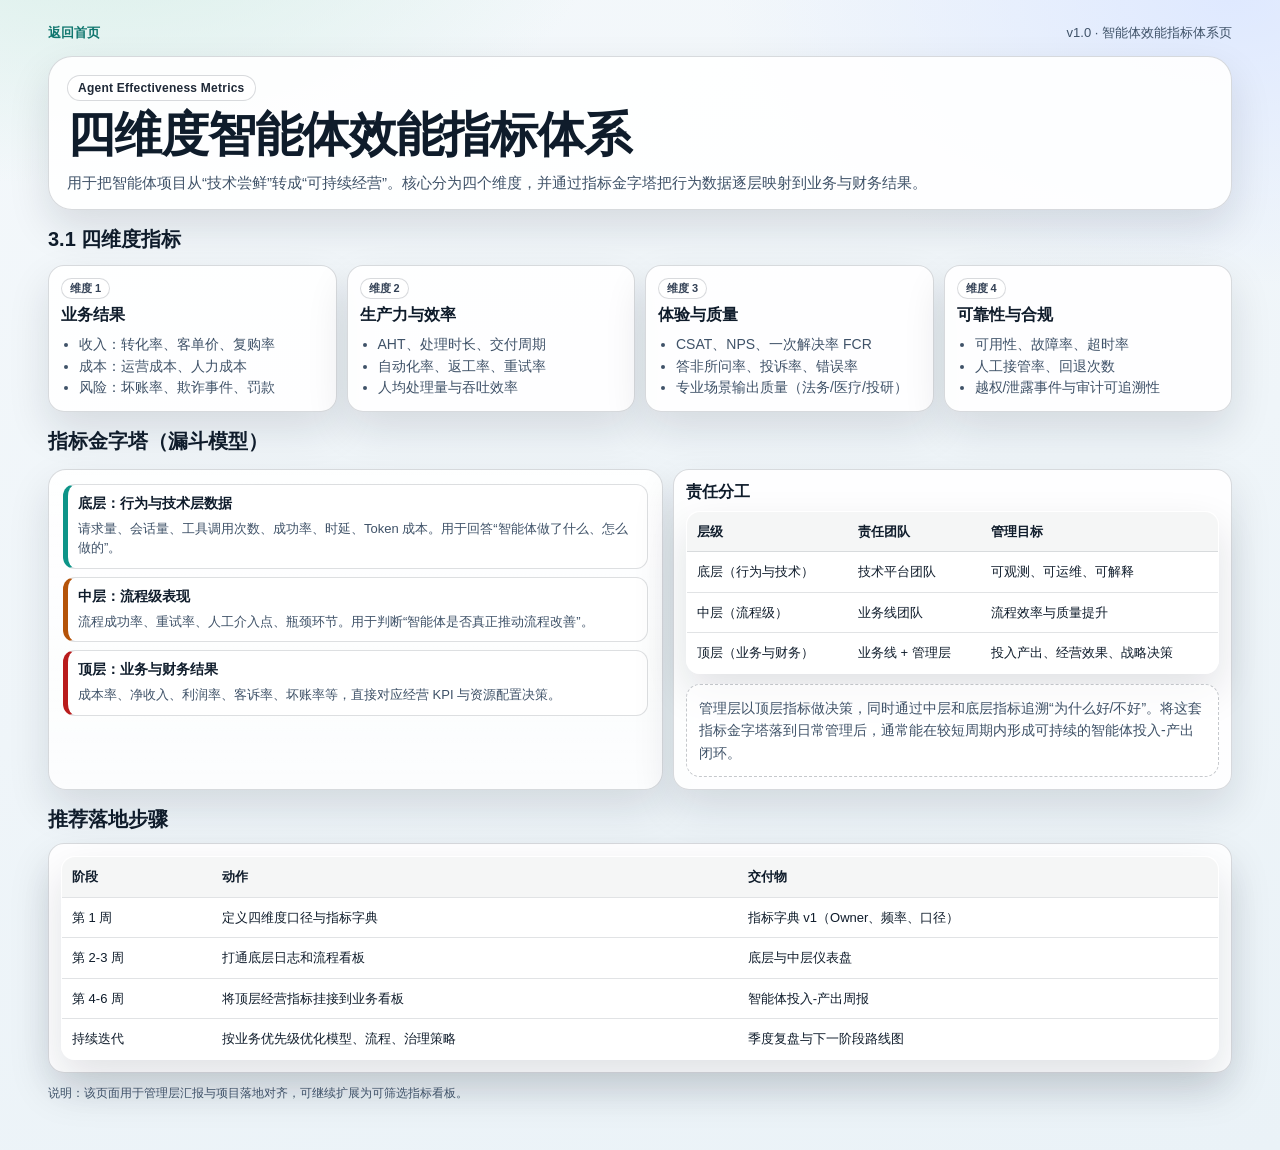
==== agent_effectiveness_metrics.html @ 01d8fbce "feat(metrics): add agent effectiveness framework web page" ====
<!doctype html>
<html lang="zh-CN">
<head>
  <meta charset="utf-8" />
  <meta name="viewport" content="width=device-width, initial-scale=1" />
  <title>智能体效能指标体系</title>
  <style>
    :root {
      --bg0: #f4f8fb;
      --bg1: #eaf2f7;
      --ink: #0f1c2b;
      --muted: #3f5268;
      --line: rgba(15, 28, 43, 0.16);
      --panel: rgba(255, 255, 255, 0.9);
      --brand-a: #0f766e;
      --brand-b: #1d4ed8;
      --ok: #0d9488;
      --warn: #b45309;
      --risk: #b91c1c;
      --shadow: 0 18px 42px rgba(15, 28, 43, 0.12);
    }

    * { box-sizing: border-box; }

    body {
      margin: 0;
      color: var(--ink);
      font-family: "Noto Sans SC", "PingFang SC", "Microsoft YaHei", sans-serif;
      background:
        radial-gradient(900px 500px at 8% -8%, #d8efe8 0%, rgba(216, 239, 232, 0) 56%),
        radial-gradient(920px 520px at 96% 0%, #dfe9ff 0%, rgba(223, 233, 255, 0) 55%),
        linear-gradient(165deg, var(--bg0), var(--bg1));
      min-height: 100vh;
    }

    .page {
      max-width: 1220px;
      margin: 0 auto;
      padding: 24px 18px 36px;
    }

    .topbar {
      display: flex;
      justify-content: space-between;
      align-items: center;
      gap: 10px;
      margin-bottom: 14px;
      color: var(--muted);
      font-size: 13px;
    }

    .back {
      text-decoration: none;
      color: #0f766e;
      font-weight: 700;
    }

    .hero {
      border: 1px solid var(--line);
      border-radius: 24px;
      background: var(--panel);
      box-shadow: var(--shadow);
      padding: 18px 18px 14px;
    }

    .tag {
      display: inline-flex;
      align-items: center;
      border-radius: 999px;
      border: 1px solid rgba(15, 28, 43, 0.16);
      background: #fff;
      color: #1f2937;
      font-size: 12px;
      font-weight: 700;
      letter-spacing: 0.02em;
      padding: 5px 10px;
      margin-bottom: 8px;
    }

    h1 {
      margin: 0;
      font-size: clamp(30px, 4.5vw, 48px);
      line-height: 1.08;
      letter-spacing: -0.02em;
      font-family: "Space Grotesk", "Noto Sans SC", sans-serif;
    }

    .subtitle {
      margin: 10px 0 0;
      color: var(--muted);
      line-height: 1.6;
      font-size: 15px;
      max-width: 960px;
    }

    .section-title {
      margin: 16px 0 10px;
      font-size: 20px;
      font-family: "Space Grotesk", "Noto Sans SC", sans-serif;
    }

    .grid-4 {
      display: grid;
      grid-template-columns: repeat(4, minmax(0, 1fr));
      gap: 10px;
      margin-top: 12px;
    }

    .card {
      border-radius: 16px;
      border: 1px solid var(--line);
      background: var(--panel);
      box-shadow: var(--shadow);
      padding: 12px;
    }

    .card h3 {
      margin: 0 0 8px;
      font-size: 16px;
      font-family: "Space Grotesk", "Noto Sans SC", sans-serif;
    }

    .pill {
      display: inline-block;
      border-radius: 999px;
      padding: 2px 8px;
      margin-bottom: 6px;
      font-size: 11px;
      font-weight: 700;
      border: 1px solid rgba(15, 28, 43, 0.16);
      background: #fff;
      color: #334155;
    }

    .card ul { margin: 0; padding-left: 18px; }
    .card li { color: var(--muted); line-height: 1.55; font-size: 14px; }

    .pyramid-wrap {
      margin-top: 14px;
      display: grid;
      grid-template-columns: 1.1fr 1fr;
      gap: 10px;
    }

    .pyramid {
      border-radius: 18px;
      border: 1px solid var(--line);
      background: linear-gradient(180deg, rgba(255,255,255,0.92), rgba(255,255,255,0.8));
      padding: 14px;
      box-shadow: var(--shadow);
    }

    .layer {
      border-radius: 12px;
      border: 1px solid rgba(15, 28, 43, 0.14);
      background: #fff;
      padding: 10px;
      margin-top: 8px;
    }

    .layer:first-child { margin-top: 0; }
    .layer h4 { margin: 0 0 6px; font-size: 14px; }
    .layer p { margin: 0; color: var(--muted); font-size: 13px; line-height: 1.5; }

    .l1 { border-left: 5px solid var(--ok); }
    .l2 { border-left: 5px solid var(--warn); }
    .l3 { border-left: 5px solid var(--risk); }

    table {
      width: 100%;
      border-collapse: collapse;
      border-radius: 14px;
      overflow: hidden;
      border: 1px solid var(--line);
      background: var(--panel);
      box-shadow: var(--shadow);
    }

    th, td {
      padding: 10px;
      border-bottom: 1px solid rgba(15, 28, 43, 0.12);
      text-align: left;
      vertical-align: top;
      font-size: 13px;
      line-height: 1.5;
    }

    th {
      font-family: "Space Grotesk", "Noto Sans SC", sans-serif;
      background: rgba(15, 28, 43, 0.04);
      font-size: 13px;
    }

    .loop {
      margin-top: 10px;
      border-radius: 14px;
      border: 1px dashed rgba(15, 28, 43, 0.24);
      background: rgba(255,255,255,0.72);
      padding: 12px;
      color: var(--muted);
      font-size: 14px;
      line-height: 1.6;
    }

    .footer {
      margin-top: 12px;
      color: var(--muted);
      font-size: 12px;
    }

    @media (max-width: 980px) {
      .grid-4 { grid-template-columns: 1fr 1fr; }
      .pyramid-wrap { grid-template-columns: 1fr; }
    }

    @media (max-width: 640px) {
      .grid-4 { grid-template-columns: 1fr; }
    }
  </style>
</head>
<body>
  <main class="page">
    <div class="topbar">
      <a class="back" href="index.html">返回首页</a>
      <div>v1.0 · 智能体效能指标体系页</div>
    </div>

    <section class="hero">
      <div class="tag">Agent Effectiveness Metrics</div>
      <h1>四维度智能体效能指标体系</h1>
      <p class="subtitle">用于把智能体项目从“技术尝鲜”转成“可持续经营”。核心分为四个维度，并通过指标金字塔把行为数据逐层映射到业务与财务结果。</p>
    </section>

    <h2 class="section-title">3.1 四维度指标</h2>
    <section class="grid-4" aria-label="四维度指标卡片">
      <article class="card">
        <span class="pill">维度 1</span>
        <h3>业务结果</h3>
        <ul>
          <li>收入：转化率、客单价、复购率</li>
          <li>成本：运营成本、人力成本</li>
          <li>风险：坏账率、欺诈事件、罚款</li>
        </ul>
      </article>
      <article class="card">
        <span class="pill">维度 2</span>
        <h3>生产力与效率</h3>
        <ul>
          <li>AHT、处理时长、交付周期</li>
          <li>自动化率、返工率、重试率</li>
          <li>人均处理量与吞吐效率</li>
        </ul>
      </article>
      <article class="card">
        <span class="pill">维度 3</span>
        <h3>体验与质量</h3>
        <ul>
          <li>CSAT、NPS、一次解决率 FCR</li>
          <li>答非所问率、投诉率、错误率</li>
          <li>专业场景输出质量（法务/医疗/投研）</li>
        </ul>
      </article>
      <article class="card">
        <span class="pill">维度 4</span>
        <h3>可靠性与合规</h3>
        <ul>
          <li>可用性、故障率、超时率</li>
          <li>人工接管率、回退次数</li>
          <li>越权/泄露事件与审计可追溯性</li>
        </ul>
      </article>
    </section>

    <h2 class="section-title">指标金字塔（漏斗模型）</h2>
    <section class="pyramid-wrap">
      <article class="pyramid">
        <div class="layer l1">
          <h4>底层：行为与技术层数据</h4>
          <p>请求量、会话量、工具调用次数、成功率、时延、Token 成本。用于回答“智能体做了什么、怎么做的”。</p>
        </div>
        <div class="layer l2">
          <h4>中层：流程级表现</h4>
          <p>流程成功率、重试率、人工介入点、瓶颈环节。用于判断“智能体是否真正推动流程改善”。</p>
        </div>
        <div class="layer l3">
          <h4>顶层：业务与财务结果</h4>
          <p>成本率、净收入、利润率、客诉率、坏账率等，直接对应经营 KPI 与资源配置决策。</p>
        </div>
      </article>

      <article class="card">
        <h3>责任分工</h3>
        <table>
          <thead>
            <tr>
              <th>层级</th>
              <th>责任团队</th>
              <th>管理目标</th>
            </tr>
          </thead>
          <tbody>
            <tr>
              <td>底层（行为与技术）</td>
              <td>技术平台团队</td>
              <td>可观测、可运维、可解释</td>
            </tr>
            <tr>
              <td>中层（流程级）</td>
              <td>业务线团队</td>
              <td>流程效率与质量提升</td>
            </tr>
            <tr>
              <td>顶层（业务与财务）</td>
              <td>业务线 + 管理层</td>
              <td>投入产出、经营效果、战略决策</td>
            </tr>
          </tbody>
        </table>
        <div class="loop">管理层以顶层指标做决策，同时通过中层和底层指标追溯“为什么好/不好”。将这套指标金字塔落到日常管理后，通常能在较短周期内形成可持续的智能体投入-产出闭环。</div>
      </article>
    </section>

    <h2 class="section-title">推荐落地步骤</h2>
    <section class="card">
      <table>
        <thead>
          <tr>
            <th>阶段</th>
            <th>动作</th>
            <th>交付物</th>
          </tr>
        </thead>
        <tbody>
          <tr>
            <td>第 1 周</td>
            <td>定义四维度口径与指标字典</td>
            <td>指标字典 v1（Owner、频率、口径）</td>
          </tr>
          <tr>
            <td>第 2-3 周</td>
            <td>打通底层日志和流程看板</td>
            <td>底层与中层仪表盘</td>
          </tr>
          <tr>
            <td>第 4-6 周</td>
            <td>将顶层经营指标挂接到业务看板</td>
            <td>智能体投入-产出周报</td>
          </tr>
          <tr>
            <td>持续迭代</td>
            <td>按业务优先级优化模型、流程、治理策略</td>
            <td>季度复盘与下一阶段路线图</td>
          </tr>
        </tbody>
      </table>
    </section>

    <p class="footer">说明：该页面用于管理层汇报与项目落地对齐，可继续扩展为可筛选指标看板。</p>
  </main>
</body>
</html>
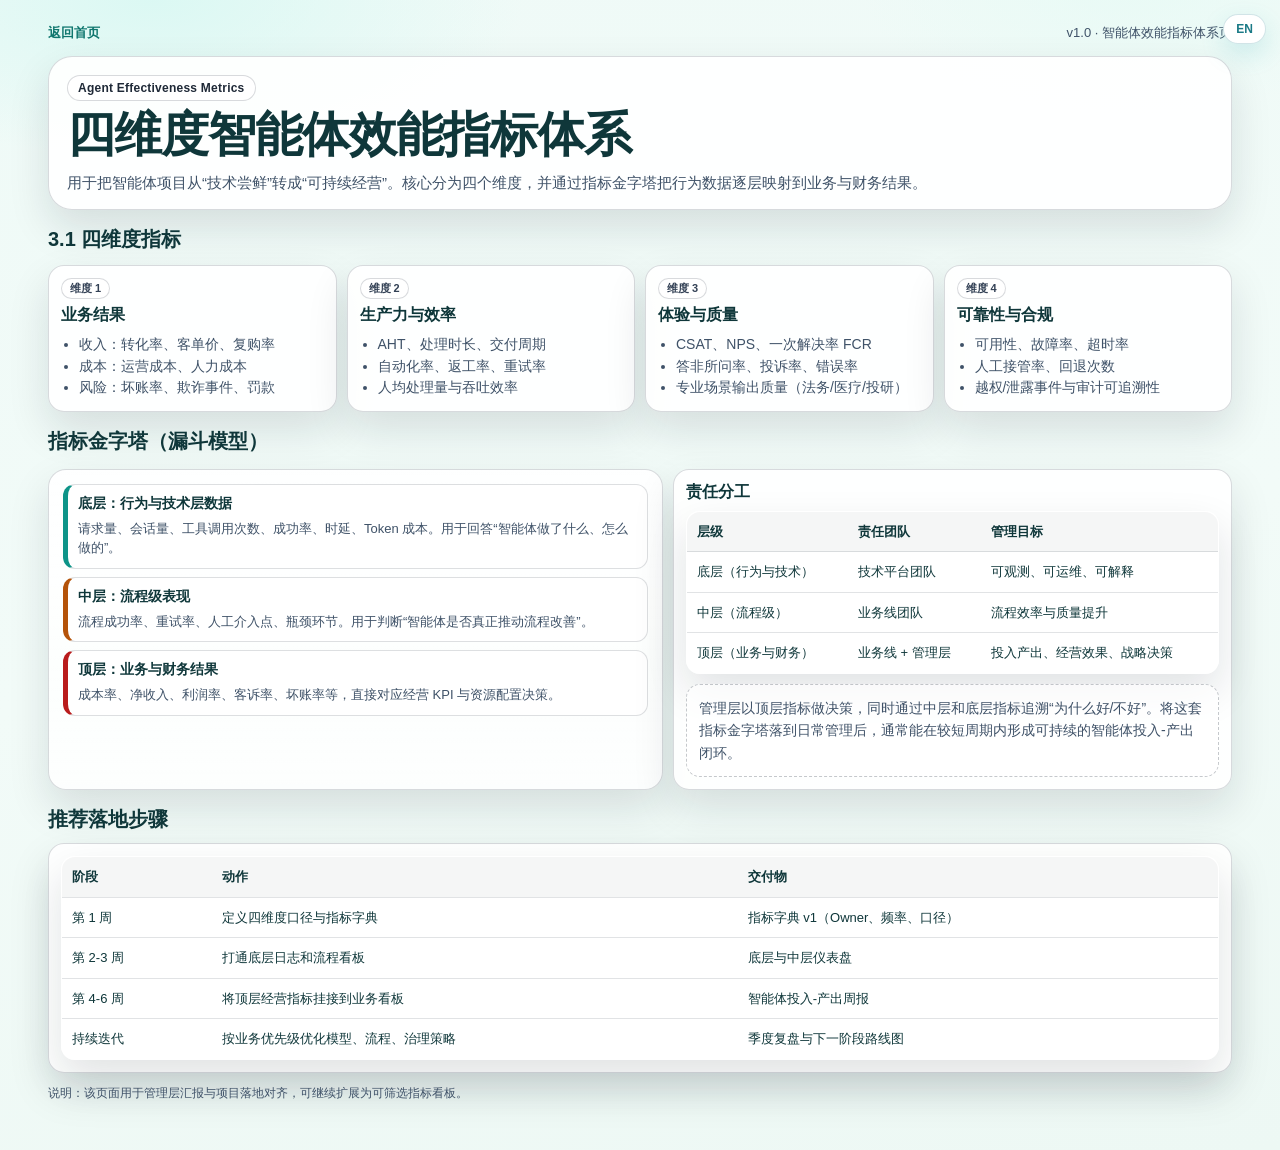
==== commit 7e6d3cb7: "feat(ui): add global language toggle and unified homepage theme shell" ====
--- a/agent_effectiveness_metrics.html
+++ b/agent_effectiveness_metrics.html
@@ -217,6 +217,7 @@
       .grid-4 { grid-template-columns: 1fr; }
     }
   </style>
+  <link rel="stylesheet" href="assets/global-ui.css" />
 </head>
 <body>
   <main class="page">
@@ -357,5 +358,6 @@
 
     <p class="footer">说明：该页面用于管理层汇报与项目落地对齐，可继续扩展为可筛选指标看板。</p>
   </main>
+  <script src="assets/global-ui.js"></script>
 </body>
 </html>
--- a/assets/global-ui.css
+++ b/assets/global-ui.css
@@ -0,0 +1,53 @@
+:root {
+  --vp-bg: #f2fbf8;
+  --vp-ink: #1a4d51;
+  --vp-muted: #2a6267;
+  --vp-line: rgba(26, 122, 134, 0.2);
+  --vp-panel: rgba(255, 255, 255, 0.92);
+  --vp-brand-a: #1a7a86;
+  --vp-brand-b: #2b98a5;
+  --vp-shadow: 0 20px 42px rgba(26, 122, 134, 0.14);
+}
+
+body.vp-home-theme {
+  color: #0f373a;
+  background:
+    radial-gradient(560px 240px at 12% 0%, rgba(218, 248, 243, 0.94), rgba(218, 248, 243, 0) 66%),
+    radial-gradient(420px 220px at 88% -2%, rgba(231, 250, 245, 0.88), rgba(231, 250, 245, 0) 64%),
+    linear-gradient(170deg, #effaf7 0%, var(--vp-bg) 52%, #edf8f4 100%);
+}
+
+body.vp-home-theme .page,
+body.vp-home-theme .wrap,
+body.vp-home-theme .container {
+  border-radius: 24px;
+}
+
+body.vp-home-theme .btn,
+body.vp-home-theme .shimai-btn,
+body.vp-home-theme .tab-link,
+body.vp-home-theme button,
+body.vp-home-theme a.btn {
+  border-radius: 999px;
+}
+
+.vp-lang-toggle {
+  position: fixed;
+  top: 14px;
+  right: 14px;
+  z-index: 9999;
+  border-radius: 999px;
+  border: 1px solid var(--vp-line);
+  background: #fff;
+  color: var(--vp-brand-a);
+  font-size: 12px;
+  font-weight: 700;
+  padding: 7px 12px;
+  cursor: pointer;
+  box-shadow: 0 10px 24px rgba(44, 168, 181, 0.18);
+}
+
+.vp-lang-toggle:hover {
+  transform: translateY(-1px);
+  box-shadow: 0 14px 28px rgba(44, 168, 181, 0.22);
+}
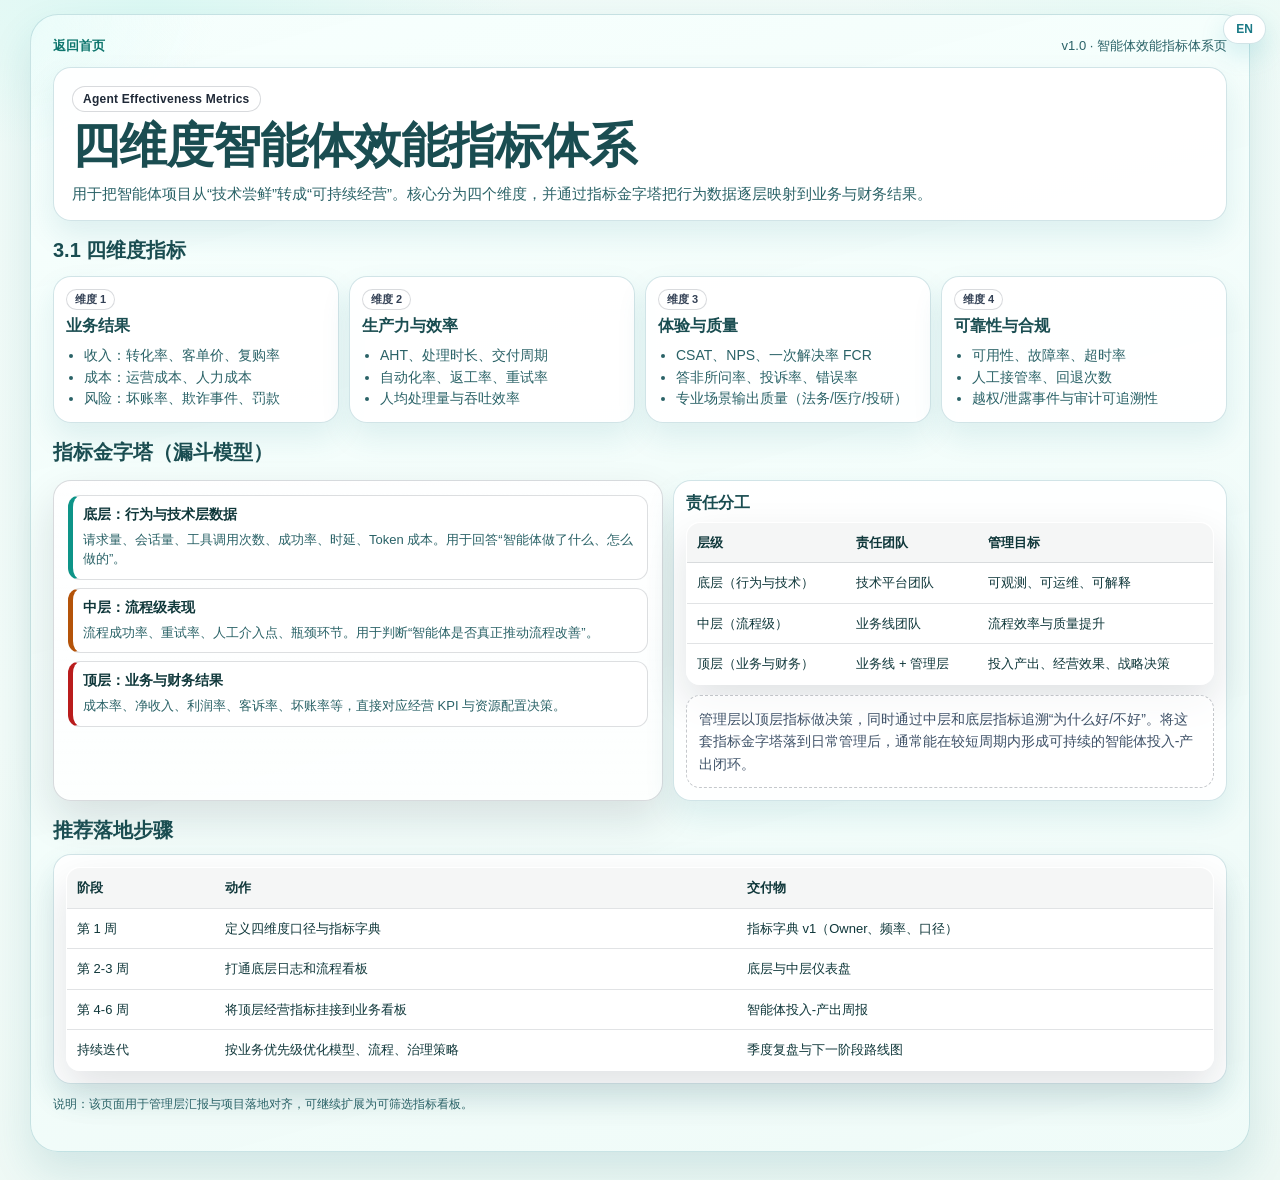
==== commit 0e9bfec3: "fix(i18n): full section-level zh/en switching on key architecture pages" ====
--- a/agent_effectiveness_metrics.html
+++ b/agent_effectiveness_metrics.html
@@ -358,6 +358,163 @@
 
     <p class="footer">说明：该页面用于管理层汇报与项目落地对齐，可继续扩展为可筛选指标看板。</p>
   </main>
+  <script>
+    (function () {
+      const STORE_KEY = "vp-site-lang";
+
+      function getLang() {
+        return (localStorage.getItem(STORE_KEY) === "en") ? "en" : "zh";
+      }
+
+      function setText(selector, text) {
+        const el = document.querySelector(selector);
+        if (el) el.textContent = text;
+      }
+
+      function setList(selector, items) {
+        const list = document.querySelector(selector);
+        if (!list) return;
+        list.innerHTML = items.map(function (item) { return "<li>" + item + "</li>"; }).join("");
+      }
+
+      function apply(lang) {
+        const isEn = lang === "en";
+        setText(".back", isEn ? "Back Home" : "返回首页");
+        setText(".topbar div", isEn ? "v1.0 · Agent Effectiveness Metrics" : "v1.0 · 智能体效能指标体系页");
+        setText("h1", isEn ? "Four-Dimension Agent Effectiveness Metrics" : "四维度智能体效能指标体系");
+        setText(".subtitle", isEn
+          ? "This framework turns agent initiatives from technical pilots into sustainable operations. It uses four dimensions and a metrics pyramid to map behavior data to business and financial outcomes."
+          : "用于把智能体项目从“技术尝鲜”转成“可持续经营”。核心分为四个维度，并通过指标金字塔把行为数据逐层映射到业务与财务结果。");
+
+        const sectionTitles = Array.from(document.querySelectorAll(".section-title"));
+        if (sectionTitles[0]) sectionTitles[0].textContent = isEn ? "3.1 Four Dimensions" : "3.1 四维度指标";
+        if (sectionTitles[1]) sectionTitles[1].textContent = isEn ? "Metrics Pyramid (Funnel Model)" : "指标金字塔（漏斗模型）";
+        if (sectionTitles[2]) sectionTitles[2].textContent = isEn ? "Recommended Rollout Steps" : "推荐落地步骤";
+
+        const pills = Array.from(document.querySelectorAll(".grid-4 .pill"));
+        const pillZh = ["维度 1", "维度 2", "维度 3", "维度 4"];
+        const pillEn = ["Dimension 1", "Dimension 2", "Dimension 3", "Dimension 4"];
+        pills.forEach(function (p, i) { p.textContent = isEn ? pillEn[i] : pillZh[i]; });
+
+        const cardTitles = Array.from(document.querySelectorAll(".grid-4 .card h3"));
+        const cardZh = ["业务结果", "生产力与效率", "体验与质量", "可靠性与合规"];
+        const cardEn = ["Business Outcome", "Productivity and Efficiency", "Experience and Quality", "Reliability and Compliance"];
+        cardTitles.forEach(function (n, i) { n.textContent = isEn ? cardEn[i] : cardZh[i]; });
+
+        setList(".grid-4 .card:nth-child(1) ul", isEn ? [
+          "Revenue: conversion rate, average order value, repurchase rate",
+          "Cost: operating cost, labor cost",
+          "Risk: bad debt rate, fraud incidents, penalties"
+        ] : [
+          "收入：转化率、客单价、复购率",
+          "成本：运营成本、人力成本",
+          "风险：坏账率、欺诈事件、罚款"
+        ]);
+        setList(".grid-4 .card:nth-child(2) ul", isEn ? [
+          "AHT, handling duration, delivery cycle",
+          "Automation rate, rework rate, retry rate",
+          "Per-capita throughput and processing efficiency"
+        ] : [
+          "AHT、处理时长、交付周期",
+          "自动化率、返工率、重试率",
+          "人均处理量与吞吐效率"
+        ]);
+        setList(".grid-4 .card:nth-child(3) ul", isEn ? [
+          "CSAT, NPS, first-contact resolution (FCR)",
+          "Irrelevant-answer rate, complaint rate, error rate",
+          "Output quality in professional domains (legal, medical, investment research)"
+        ] : [
+          "CSAT、NPS、一次解决率 FCR",
+          "答非所问率、投诉率、错误率",
+          "专业场景输出质量（法务/医疗/投研）"
+        ]);
+        setList(".grid-4 .card:nth-child(4) ul", isEn ? [
+          "Availability, failure rate, timeout rate",
+          "Human takeover rate, rollback count",
+          "Privilege abuse/data leak incidents and audit traceability"
+        ] : [
+          "可用性、故障率、超时率",
+          "人工接管率、回退次数",
+          "越权/泄露事件与审计可追溯性"
+        ]);
+
+        const layerTitles = Array.from(document.querySelectorAll(".pyramid .layer h4"));
+        const layerPs = Array.from(document.querySelectorAll(".pyramid .layer p"));
+        const lTitleZh = ["底层：行为与技术层数据", "中层：流程级表现", "顶层：业务与财务结果"];
+        const lTitleEn = ["Base Layer: Behavioral and Technical Data", "Middle Layer: Process Performance", "Top Layer: Business and Financial Outcomes"];
+        const lBodyZh = [
+          "请求量、会话量、工具调用次数、成功率、时延、Token 成本。用于回答“智能体做了什么、怎么做的”。",
+          "流程成功率、重试率、人工介入点、瓶颈环节。用于判断“智能体是否真正推动流程改善”。",
+          "成本率、净收入、利润率、客诉率、坏账率等，直接对应经营 KPI 与资源配置决策。"
+        ];
+        const lBodyEn = [
+          "Request volume, session volume, tool invocations, success rate, latency, and token cost. This answers what the agent did and how it did it.",
+          "Process success rate, retry rate, human intervention points, and bottlenecks. This evaluates whether the agent really improved the process.",
+          "Cost ratio, net revenue, margin, complaint rate, and bad debt rate, directly linked to management KPI and resource allocation decisions."
+        ];
+        layerTitles.forEach(function (n, i) { n.textContent = isEn ? lTitleEn[i] : lTitleZh[i]; });
+        layerPs.forEach(function (n, i) { n.textContent = isEn ? lBodyEn[i] : lBodyZh[i]; });
+
+        setText(".pyramid-wrap .card h3", isEn ? "Ownership Model" : "责任分工");
+        const ownershipTh = Array.from(document.querySelectorAll(".pyramid-wrap .card thead th"));
+        const ownershipThZh = ["层级", "责任团队", "管理目标"];
+        const ownershipThEn = ["Level", "Owner Team", "Management Objective"];
+        ownershipTh.forEach(function (n, i) { n.textContent = isEn ? ownershipThEn[i] : ownershipThZh[i]; });
+
+        const ownerRows = Array.from(document.querySelectorAll(".pyramid-wrap .card tbody tr"));
+        const ownerZh = [
+          ["底层（行为与技术）", "技术平台团队", "可观测、可运维、可解释"],
+          ["中层（流程级）", "业务线团队", "流程效率与质量提升"],
+          ["顶层（业务与财务）", "业务线 + 管理层", "投入产出、经营效果、战略决策"]
+        ];
+        const ownerEn = [
+          ["Base (Behavior and Technology)", "Platform Engineering Team", "Observable, operable, explainable"],
+          ["Middle (Process)", "Business Line Team", "Process efficiency and quality improvement"],
+          ["Top (Business and Finance)", "Business Line + Management", "ROI, business impact, strategic decisions"]
+        ];
+        ownerRows.forEach(function (row, rIdx) {
+          const tds = row.querySelectorAll("td");
+          tds.forEach(function (td, cIdx) { td.textContent = (isEn ? ownerEn : ownerZh)[rIdx][cIdx]; });
+        });
+
+        setText(".loop", isEn
+          ? "Management makes decisions with top-level metrics and traces root causes through middle and base metrics. Once this pyramid enters daily operations, teams usually form a sustainable agent input-output loop within a short cycle."
+          : "管理层以顶层指标做决策，同时通过中层和底层指标追溯“为什么好/不好”。将这套指标金字塔落到日常管理后，通常能在较短周期内形成可持续的智能体投入-产出闭环。");
+
+        const stepTh = Array.from(document.querySelectorAll("main > .card thead th"));
+        const stepThZh = ["阶段", "动作", "交付物"];
+        const stepThEn = ["Phase", "Action", "Deliverable"];
+        stepTh.forEach(function (n, i) { n.textContent = isEn ? stepThEn[i] : stepThZh[i]; });
+
+        const stepRows = Array.from(document.querySelectorAll("main > .card tbody tr"));
+        const stepZh = [
+          ["第 1 周", "定义四维度口径与指标字典", "指标字典 v1（Owner、频率、口径）"],
+          ["第 2-3 周", "打通底层日志和流程看板", "底层与中层仪表盘"],
+          ["第 4-6 周", "将顶层经营指标挂接到业务看板", "智能体投入-产出周报"],
+          ["持续迭代", "按业务优先级优化模型、流程、治理策略", "季度复盘与下一阶段路线图"]
+        ];
+        const stepEn = [
+          ["Week 1", "Define four-dimension metric definitions and metric dictionary", "Metric Dictionary v1 (owner, cadence, definition)"],
+          ["Week 2-3", "Connect base logs with process dashboards", "Base and middle-layer dashboards"],
+          ["Week 4-6", "Attach top-level business metrics to business dashboards", "Agent ROI weekly report"],
+          ["Continuous", "Optimize models, process, and governance by business priority", "Quarterly review and next-phase roadmap"]
+        ];
+        stepRows.forEach(function (row, rIdx) {
+          const tds = row.querySelectorAll("td");
+          tds.forEach(function (td, cIdx) { td.textContent = (isEn ? stepEn : stepZh)[rIdx][cIdx]; });
+        });
+
+        setText(".footer", isEn
+          ? "Note: this page is for management reporting and project alignment, and can be extended into a filterable metrics dashboard."
+          : "说明：该页面用于管理层汇报与项目落地对齐，可继续扩展为可筛选指标看板。");
+      }
+
+      apply(getLang());
+      window.addEventListener("vp:langchange", function (ev) {
+        apply((ev && ev.detail && ev.detail.lang === "en") ? "en" : "zh");
+      });
+    })();
+  </script>
   <script src="assets/global-ui.js"></script>
 </body>
 </html>
--- a/assets/global-ui.css
+++ b/assets/global-ui.css
@@ -10,6 +10,7 @@
 }
 
 body.vp-home-theme {
+  margin: 0;
   color: #0f373a;
   background:
     radial-gradient(560px 240px at 12% 0%, rgba(218, 248, 243, 0.94), rgba(218, 248, 243, 0) 66%),
@@ -20,15 +21,84 @@
 body.vp-home-theme .page,
 body.vp-home-theme .wrap,
 body.vp-home-theme .container {
-  border-radius: 24px;
+  width: min(1240px, calc(100% - 32px));
+  margin: 14px auto 28px;
+  border-radius: 28px;
+  border: 1px solid var(--vp-line);
+  background:
+    radial-gradient(500px 240px at -12% 0%, rgba(225, 250, 247, 0.96), rgba(225, 250, 247, 0) 66%),
+    linear-gradient(165deg, rgba(246, 255, 253, 0.98), rgba(239, 251, 248, 0.95));
+  box-shadow: var(--vp-shadow);
+  padding: 22px 22px 26px;
+}
+
+body.vp-home-theme .top,
+body.vp-home-theme .topline,
+body.vp-home-theme .topbar,
+body.vp-home-theme .top-nav {
+  display: flex;
+  align-items: center;
+  justify-content: space-between;
+  gap: 12px;
+  margin-bottom: 12px;
+  color: var(--vp-muted);
+}
+
+body.vp-home-theme .card,
+body.vp-home-theme .agent,
+body.vp-home-theme .section,
+body.vp-home-theme .lane,
+body.vp-home-theme .hero,
+body.vp-home-theme .dims,
+body.vp-home-theme .flow,
+body.vp-home-theme .checklist,
+body.vp-home-theme .metrics-panel {
+  border: 1px solid var(--vp-line) !important;
+  border-radius: 18px !important;
+  background: var(--vp-panel) !important;
+  box-shadow: 0 14px 30px rgba(26, 122, 134, 0.11) !important;
 }
 
 body.vp-home-theme .btn,
 body.vp-home-theme .shimai-btn,
 body.vp-home-theme .tab-link,
 body.vp-home-theme button,
-body.vp-home-theme a.btn {
+body.vp-home-theme a.btn,
+body.vp-home-theme .lang {
   border-radius: 999px;
+  transition: transform 0.2s, box-shadow 0.2s, background-color 0.2s;
+}
+
+body.vp-home-theme .btn:hover,
+body.vp-home-theme .shimai-btn:hover,
+body.vp-home-theme .tab-link:hover,
+body.vp-home-theme button:hover,
+body.vp-home-theme a.btn:hover {
+  transform: translateY(-1px);
+  box-shadow: 0 16px 28px rgba(44, 168, 181, 0.18);
+}
+
+body.vp-home-theme h1,
+body.vp-home-theme h2,
+body.vp-home-theme h3 {
+  color: var(--vp-ink);
+}
+
+body.vp-home-theme .subtitle,
+body.vp-home-theme p,
+body.vp-home-theme li {
+  color: var(--vp-muted);
+}
+
+@media (max-width: 860px) {
+  body.vp-home-theme .page,
+  body.vp-home-theme .wrap,
+  body.vp-home-theme .container {
+    width: calc(100% - 20px);
+    margin: 10px auto 18px;
+    padding: 16px;
+    border-radius: 22px;
+  }
 }
 
 .vp-lang-toggle {
